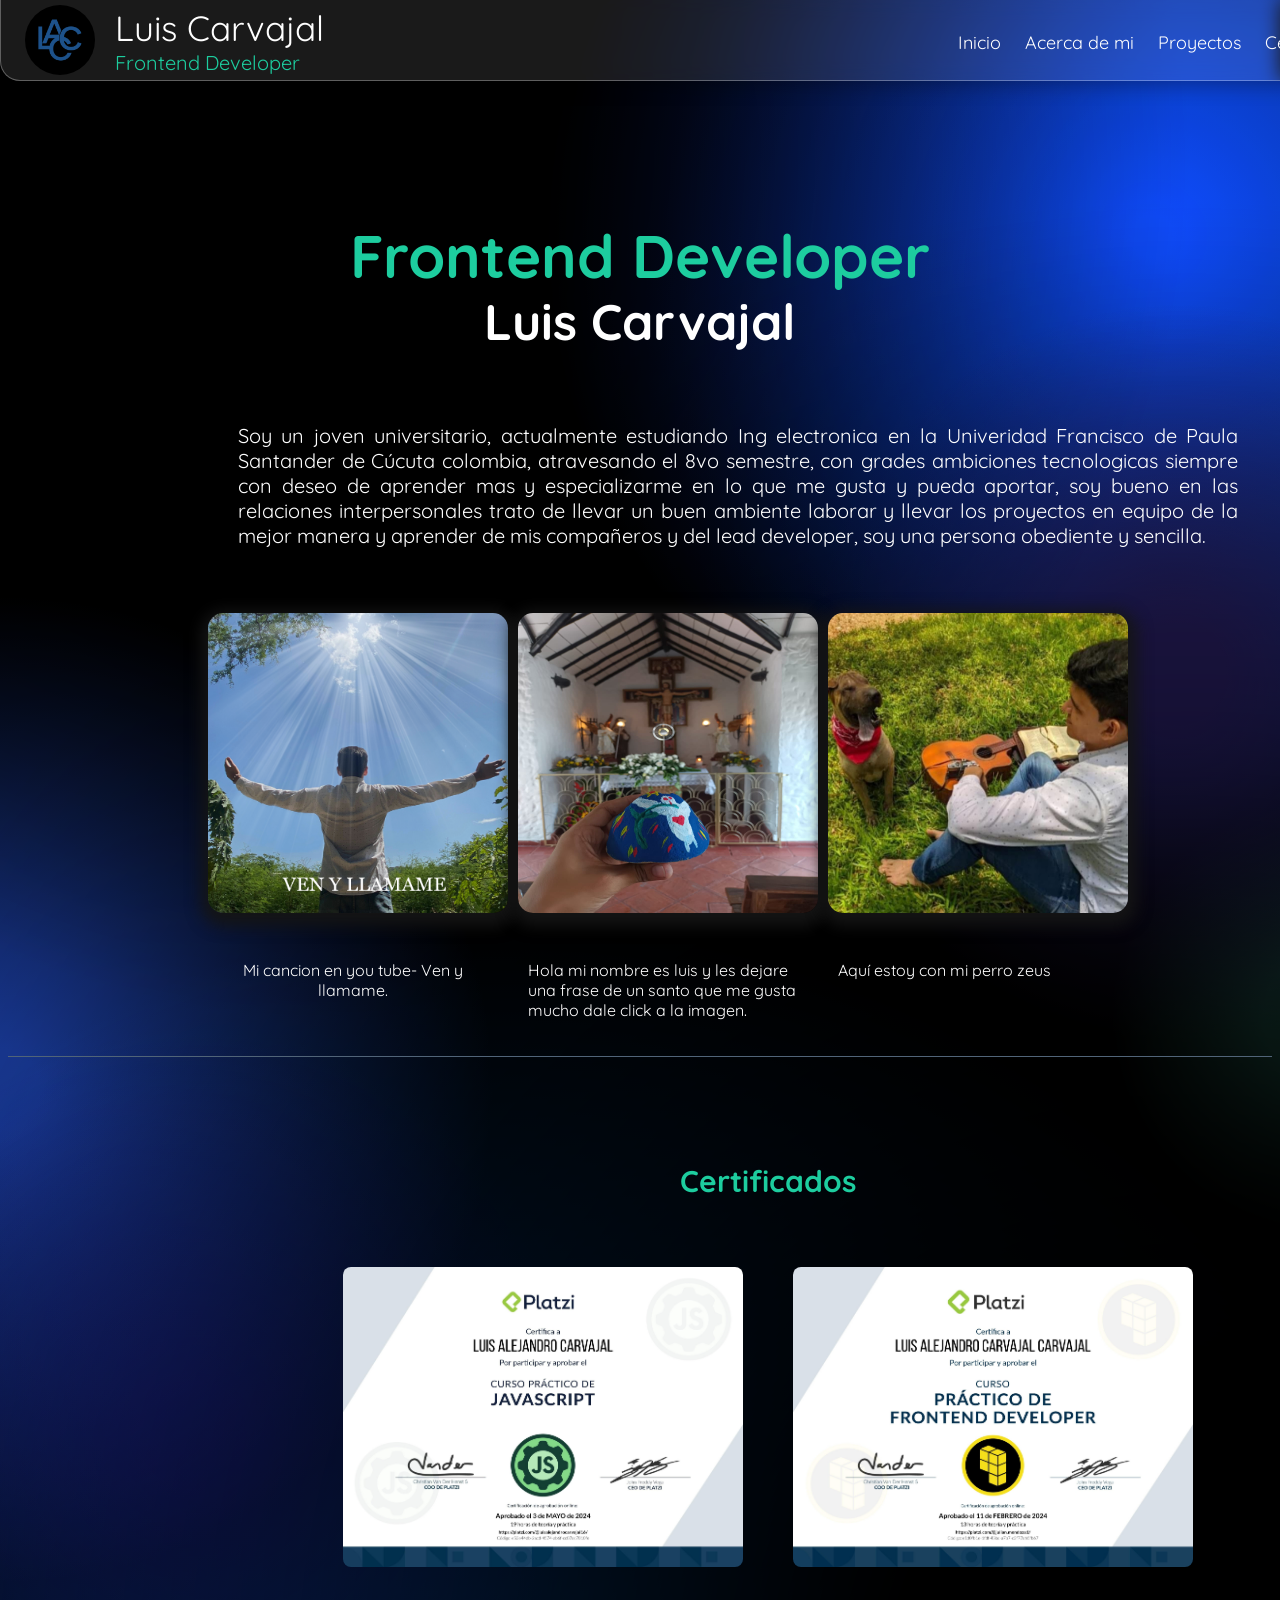
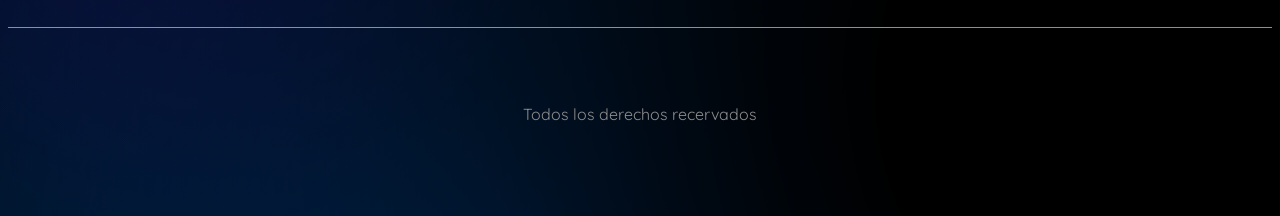
==== index.html @ 00c78446 "version inicial del portafolio" ====
<!DOCTYPE html>
<html lang="en">
<head>
    <meta charset="UTF-8">
    <meta http-equiv="X-UA-Compatible" content="IE=edge">
    <meta name="viewport" content="width=device-width, initial-scale=1.0">
    <link rel="preconnect" href="https://fonts.googleapis.com">
    <link rel="preconnect" href="https://fonts.gstatic.com" crossorigin>
    <link href="https://fonts.googleapis.com/css2?family=Mulish:ital,wght@0,200..1000;1,200..1000&family=Open+Sans:ital,wght@0,300..800;1,300..800&display=swap" rel="stylesheet">
    <link href="https://fonts.googleapis.com/css2?family=Quicksand:wght@300;500;700&display=swap" rel="stylesheet">
    <link rel="stylesheet" href="./styles.css">
    <title>Portafolio Luis Carvajal</title>
    
</head>
<body>
    <nav>
        <div class="navbar-letf">
            <img class="logo" src="./imagenes/LACC.jpeg" alt="logo" title="logo">
            <div class="encabezado">
                <div class="nombre-logo">Luis Carvajal</div>
                <div class="Frontend_logo">Frontend Developer</div>
            </div>
            
        </div>
        
        <div class="navbar_links">
            <ul class="navbar">
                <li class="link"><a href="/">Inicio</a></li>
                <li class="link"><a href="/">Acerca de mi</a></li>
                <li class="link"><a href="/">Proyectos</a></li>
                <li class="link"><a href="/">Certificaciones</a></li>
                <li class="link"><a href="/">Contacto</a></li>
                
            </ul>
        </div>
    </nav>
    <div class="titulo1">
        <h2 class="tex_fron">Frontend Developer</h2>
        <h2 class="tex_nom">Luis Carvajal</h2>
    </div>
    <div class="parrafo">
        <p>
            Soy un joven universitario, actualmente estudiando Ing electronica en la Univeridad Francisco de Paula Santander de Cúcuta colombia, atravesando el 8vo semestre, con grades ambiciones tecnologicas siempre con deseo de aprender mas y especializarme en lo que me gusta y pueda aportar, soy bueno en las relaciones interpersonales trato de llevar un buen ambiente laborar y llevar los proyectos en equipo de la mejor manera y aprender de mis compañeros y del lead developer, soy una persona obediente y sencilla.
        </p>
    </div>
    <div class="contenedor-imagen">
        <div>
            <img class="etiquetas" src="./imagenes/Mesa de trabajo 1Luis .jpg" alt="Foto de Luis alzando las manos" title="el Luis ">
        </div>
       <div>
            <img class="etiquetas" src="./imagenes/en el santisimo.jpeg" alt="santisimo">
       </div>
       <div>
        <img class="etiquetas" src="./imagenes/con zeus.jpeg" alt="con mi perro zeus">
       </div>
        <div >
            <p class="texto-imagen link-cancion"><a href="https://www.youtube.com/watch?v=MjKyEE4OsdY" target="_blank"> Mi cancion en you tube- Ven y llamame.</a></p>
        </div>
        <div>
            <p class="texto-imagen">Hola mi nombre es luis y les dejare una frase de un santo que me gusta mucho dale click a la imagen.</p>
        </div>
         <div>
            <p class="texto-imagen">Aquí estoy con mi perro zeus</p>
         </div>
    </div>
    <div class="parrafo_2">
       <h2>Certificados</h2>
    </div>
    <div class="todos_certificados">
        <div>
            <img class="certificados" src="./imagenes/diploma-javascript-practico_page-0001.jpg" alt="javascript">
        </div>
        <div>
            <img class="certificados" src="./imagenes/diploma-frontend-developer-practico_page-0001.jpg" alt="frontend">
        </div>
    </div>
    <div class="pie_pagina">
        <p>Todos los derechos recervados</p>
    </div>

    <script src="./Main.js"></script>
</body>
</html>
---- styles.css ----
@keyframes hero-gradient-animation {
    0% {
        --s-start-0: 14.489998991212337%;
        --s-end-0: 72%;
        --c-0: hsla(212, 0%, 0%, 1);
        --x-0: 93%;
        --y-0: 93%;
        --y-1: 9%;
        --c-1: hsla(212, 0%, 0%, 1);
        --x-1: 26%;
        --s-start-1: 0%;
        --s-end-1: 45%;
        --y-2: 79%;
        --c-2: hsla(257.14285714285717, 91%, 27%, 0.35);
        --s-start-2: 2.9253667596993065%;
        --s-end-2: 22.388851682060018%;
        --x-2: 15%;
        --c-3: hsla(212.47058823529412, 100%, 50%, 0.5);
        --s-start-3: 3.985353824694249%;
        --s-end-3: 47.580278608924694%;
        --y-3: 104%;
        --x-3: 40%;
        --c-4: hsla(224.44444444444443, 72%, 36%, 1);
        --x-4: 0%;
        --s-start-4: 2.391200382592061%;
        --s-end-4: 29.307684556768592%;
        --y-4: 60%;
        --y-5: 37%;
        --c-5: hsla(248.30769230769235, 52%, 24%, 1);
        --x-5: 92%;
        --s-start-5: 2.9253667596993065%;
        --s-end-5: 22.388851682060018%;
        --c-6: hsla(212.47058823529412, 100%, 50%, 0.19);
        --s-start-6: 13.173642363290591%;
        --s-end-6: 31.747336520355095%;
        --y-6: 16%;
        --x-6: 101%;
        --x-7: 90%;
        --s-start-7: 1%;
        --s-end-7: 31%;
        --y-7: 13%;
        --c-7: hsla(227.6470588235294, 98%, 53%, 1);
        --x-8: 104%;
        --y-8: 56%;
        --c-8: hsla(166.53061224489795, 71%, 60%, 0.32);
        --s-start-8: 3.985353824694249%;
        --s-end-8: 13.103042116379756%;
        --c-9: hsla(219.2079207920792, 83%, 23%, 0.18);
        --s-start-9: 18.597054544690312%;
        --s-end-9: 31%;
        --x-9: 97%;
        --y-9: 19%;
    }

    100% {
        --s-start-0: 2.391200382592061%;
        --s-end-0: 43.902064173373226%;
        --c-0: hsla(306, 0%, 0%, 1);
        --x-0: 7%;
        --y-0: 9%;
        --y-1: 93%;
        --c-1: hsla(306, 0%, 0%, 1);
        --x-1: 96%;
        --s-start-1: 9%;
        --s-end-1: 54.805582404585024%;
        --y-2: 103%;
        --c-2: hsla(166.53061224489795, 72%, 60%, 1);
        --s-start-2: 3%;
        --s-end-2: 26.722813338714598%;
        --x-2: -2%;
        --c-3: hsla(180, 100%, 50%, 0.26);
        --s-start-3: 2.391200382592061%;
        --s-end-3: 32.0689540200964%;
        --y-3: 82%;
        --x-3: 33%;
        --c-4: hsla(212.43243243243245, 88%, 26%, 0.58);
        --x-4: 37%;
        --s-start-4: 4.40642490323111%;
        --s-end-4: 37.23528104246256%;
        --y-4: 81%;
        --y-5: 99%;
        --c-5: hsla(271.9148936170212, 98%, 53%, 0.31);
        --x-5: 54%;
        --s-start-5: 3%;
        --s-end-5: 32.537089799783296%;
        --c-6: hsla(262.82352941176475, 100%, 50%, 0.15);
        --s-start-6: 6%;
        --s-end-6: 42.501105312974815%;
        --y-6: 43%;
        --x-6: 104%;
        --x-7: 104%;
        --s-start-7: 5%;
        --s-end-7: 13.10107024898374%;
        --y-7: -16%;
        --c-7: hsla(298.60465116279073, 36%, 23%, 1);
        --x-8: 97%;
        --y-8: 30%;
        --c-8: hsla(180, 100%, 50%, 0.11);
        --s-start-8: 2.391200382592061%;
        --s-end-8: 27.141813016850573%;
        --c-9: hsla(219.2079207920792, 83%, 23%, 0.59);
        --s-start-9: 5%;
        --s-end-9: 21.32164536610654%;
        --x-9: 78%;
        --y-9: 4%;
    }
}

@property --s-start-0 {
    syntax: '<percentage>';
    inherits: false;
    initial-value: 14.489998991212337%
}

@property --s-end-0 {
    syntax: '<percentage>';
    inherits: false;
    initial-value: 72%
}

@property --c-0 {
    syntax: '<color>';
    inherits: false;
    initial-value: hsla(212, 0%, 0%, 1)
}

@property --x-0 {
    syntax: '<percentage>';
    inherits: false;
    initial-value: 93%
}

@property --y-0 {
    syntax: '<percentage>';
    inherits: false;
    initial-value: 93%
}

@property --y-1 {
    syntax: '<percentage>';
    inherits: false;
    initial-value: 9%
}

@property --c-1 {
    syntax: '<color>';
    inherits: false;
    initial-value: hsla(212, 0%, 0%, 1)
}

@property --x-1 {
    syntax: '<percentage>';
    inherits: false;
    initial-value: 26%
}

@property --s-start-1 {
    syntax: '<percentage>';
    inherits: false;
    initial-value: 0%
}

@property --s-end-1 {
    syntax: '<percentage>';
    inherits: false;
    initial-value: 45%
}

@property --y-2 {
    syntax: '<percentage>';
    inherits: false;
    initial-value: 79%
}

@property --c-2 {
    syntax: '<color>';
    inherits: false;
    initial-value: hsla(257.14285714285717, 91%, 27%, 0.35)
}

@property --s-start-2 {
    syntax: '<percentage>';
    inherits: false;
    initial-value: 2.9253667596993065%
}

@property --s-end-2 {
    syntax: '<percentage>';
    inherits: false;
    initial-value: 22.388851682060018%
}

@property --x-2 {
    syntax: '<percentage>';
    inherits: false;
    initial-value: 15%
}

@property --c-3 {
    syntax: '<color>';
    inherits: false;
    initial-value: hsla(212.47058823529412, 100%, 50%, 0.5)
}

@property --s-start-3 {
    syntax: '<percentage>';
    inherits: false;
    initial-value: 3.985353824694249%
}

@property --s-end-3 {
    syntax: '<percentage>';
    inherits: false;
    initial-value: 47.580278608924694%
}

@property --y-3 {
    syntax: '<percentage>';
    inherits: false;
    initial-value: 104%
}

@property --x-3 {
    syntax: '<percentage>';
    inherits: false;
    initial-value: 40%
}

@property --c-4 {
    syntax: '<color>';
    inherits: false;
    initial-value: hsla(224.44444444444443, 72%, 36%, 1)
}

@property --x-4 {
    syntax: '<percentage>';
    inherits: false;
    initial-value: 0%
}

@property --s-start-4 {
    syntax: '<percentage>';
    inherits: false;
    initial-value: 2.391200382592061%
}

@property --s-end-4 {
    syntax: '<percentage>';
    inherits: false;
    initial-value: 29.307684556768592%
}

@property --y-4 {
    syntax: '<percentage>';
    inherits: false;
    initial-value: 60%
}

@property --y-5 {
    syntax: '<percentage>';
    inherits: false;
    initial-value: 37%
}

@property --c-5 {
    syntax: '<color>';
    inherits: false;
    initial-value: hsla(248.30769230769235, 52%, 24%, 1)
}

@property --x-5 {
    syntax: '<percentage>';
    inherits: false;
    initial-value: 92%
}

@property --s-start-5 {
    syntax: '<percentage>';
    inherits: false;
    initial-value: 2.9253667596993065%
}

@property --s-end-5 {
    syntax: '<percentage>';
    inherits: false;
    initial-value: 22.388851682060018%
}

@property --c-6 {
    syntax: '<color>';
    inherits: false;
    initial-value: hsla(212.47058823529412, 100%, 50%, 0.19)
}

@property --s-start-6 {
    syntax: '<percentage>';
    inherits: false;
    initial-value: 13.173642363290591%
}

@property --s-end-6 {
    syntax: '<percentage>';
    inherits: false;
    initial-value: 31.747336520355095%
}

@property --y-6 {
    syntax: '<percentage>';
    inherits: false;
    initial-value: 16%
}

@property --x-6 {
    syntax: '<percentage>';
    inherits: false;
    initial-value: 101%
}

@property --x-7 {
    syntax: '<percentage>';
    inherits: false;
    initial-value: 90%
}

@property --s-start-7 {
    syntax: '<percentage>';
    inherits: false;
    initial-value: 1%
}

@property --s-end-7 {
    syntax: '<percentage>';
    inherits: false;
    initial-value: 31%
}

@property --y-7 {
    syntax: '<percentage>';
    inherits: false;
    initial-value: 13%
}

@property --c-7 {
    syntax: '<color>';
    inherits: false;
    initial-value: hsla(227.6470588235294, 98%, 53%, 1)
}

@property --x-8 {
    syntax: '<percentage>';
    inherits: false;
    initial-value: 104%
}

@property --y-8 {
    syntax: '<percentage>';
    inherits: false;
    initial-value: 56%
}

@property --c-8 {
    syntax: '<color>';
    inherits: false;
    initial-value: hsla(166.53061224489795, 71%, 60%, 0.32)
}

@property --s-start-8 {
    syntax: '<percentage>';
    inherits: false;
    initial-value: 3.985353824694249%
}

@property --s-end-8 {
    syntax: '<percentage>';
    inherits: false;
    initial-value: 13.103042116379756%
}

@property --c-9 {
    syntax: '<color>';
    inherits: false;
    initial-value: hsla(219.2079207920792, 83%, 23%, 0.18)
}

@property --s-start-9 {
    syntax: '<percentage>';
    inherits: false;
    initial-value: 18.597054544690312%
}

@property --s-end-9 {
    syntax: '<percentage>';
    inherits: false;
    initial-value: 31%
}

@property --x-9 {
    syntax: '<percentage>';
    inherits: false;
    initial-value: 97%
}

@property --y-9 {
    syntax: '<percentage>';
    inherits: false;
    initial-value: 19%
}

body {
    --c-0: hsla(212, 0%, 0%, 1);
    --x-0: 93%;
    --y-0: 93%;
    --y-1: 9%;
    --c-1: hsla(212, 0%, 0%, 1);
    --x-1: 26%;
    --y-2: 79%;
    --c-2: hsla(257.14285714285717, 91%, 27%, 0.35);
    --x-2: 15%;
    --c-3: hsla(212.47058823529412, 100%, 50%, 0.5);
    --y-3: 104%;
    --x-3: 40%;
    --c-4: hsla(224.44444444444443, 72%, 36%, 1);
    --x-4: 0%;
    --y-4: 60%;
    --y-5: 37%;
    --c-5: hsla(248.30769230769235, 52%, 24%, 1);
    --x-5: 92%;
    --c-6: hsla(212.47058823529412, 100%, 50%, 0.19);
    --y-6: 16%;
    --x-6: 101%;
    --x-7: 90%;
    --y-7: 13%;
    --c-7: hsla(227.6470588235294, 98%, 53%, 1);
    --x-8: 104%;
    --y-8: 56%;
    --c-8: hsla(166.53061224489795, 71%, 60%, 0.32);
    --c-9: hsla(219.2079207920792, 83%, 23%, 0.18);
    --x-9: 97%;
    --y-9: 19%;
    ;
    background-color: hsla(305, 0%, 0%, 1);
    background-image: radial-gradient(circle at var(--x-0) var(--y-0), var(--c-0) var(--s-start-0), transparent var(--s-end-0)), radial-gradient(circle at var(--x-1) var(--y-1), var(--c-1) var(--s-start-1), transparent var(--s-end-1)), radial-gradient(circle at var(--x-2) var(--y-2), var(--c-2) var(--s-start-2), transparent var(--s-end-2)), radial-gradient(circle at var(--x-3) var(--y-3), var(--c-3) var(--s-start-3), transparent var(--s-end-3)), radial-gradient(circle at var(--x-4) var(--y-4), var(--c-4) var(--s-start-4), transparent var(--s-end-4)), radial-gradient(circle at var(--x-5) var(--y-5), var(--c-5) var(--s-start-5), transparent var(--s-end-5)), radial-gradient(circle at var(--x-6) var(--y-6), var(--c-6) var(--s-start-6), transparent var(--s-end-6)), radial-gradient(circle at var(--x-7) var(--y-7), var(--c-7) var(--s-start-7), transparent var(--s-end-7)), radial-gradient(circle at var(--x-8) var(--y-8), var(--c-8) var(--s-start-8), transparent var(--s-end-8)), radial-gradient(circle at var(--x-9) var(--y-9), var(--c-9) var(--s-start-9), transparent var(--s-end-9));
    animation: hero-gradient-animation 10s linear infinite alternate;
    background-blend-mode: normal, normal, normal, normal, normal, normal, normal, normal, normal, normal;
    padding-top: 0px;
    border-radius: 10px;
    font-family: 'Quicksand', sans-serif;
    

}
  nav {
    
    position: fixed;
    top: 0;
    left: 0;
    width: 1473px;
    height: 40px;
    backdrop-filter: blur(8px);
    background-color: #000000;
    display: flex;
    justify-content: space-between;
    padding:20px 24px;
    border-bottom: 1px solid #516478;
    font-size: 45px ;
    color: #ffffff;
    border-radius: 6px;
    z-index: 1000; /* o un valor mayor que el de las imágenes animadas */
    transition: background 0.4s ease, box-shadow 0.4s ease;
    /* Fondo tipo glassmorphism */
    background: rgba(255, 255, 255, 0.1);
    backdrop-filter: blur(10px);
    -webkit-backdrop-filter: blur(10px);

    /* Borde y esquinas inferiores redondeadas */
    border: 1px solid rgba(255, 255, 255, 0.3);
    border-top: none;
    border-radius: 0 0 20px 20px;

    /* Sombra sutil */
    box-shadow: 0 4px 20px rgba(0, 0, 0, 0.3);
  }
  /* === NAVBAR cuando haces scroll === */
  nav.scrolled {
    background: rgba(0, 0, 0, 0.9); /* más opaco */
    border-color: rgba(255, 255, 255, 0.15);
    box-shadow: 0 6px 25px rgba(0, 0, 0, 0.6);
  }
  .navbar{
    display: flex;
    list-style: none;
    padding: 0;
    margin: 0;
    
    

  }
 
  .navbar-letf{
    display: flex;
    align-items: center;
    gap: 20px;
  }
  .logo{
    width: 70px;
    height: 70px;
    border-radius: 100%;

  } 
  .nombre-logo{
    margin: 0px;
    padding: 0px;
    font-size: 35PX;
  }

  .nombre-logo:hover{
    transition: 5s;
    cursor: pointer;
  
  } 
  .Frontend_logo{
    font-size: 20px;
    color: #1DCD9F;
  }
  .titulo1{
    padding-top: 160px;
    padding-bottom: 25px;
    justify-items: center;
    display: grid;
    grid-template-rows: repeat(2, 80px);
    gap: 0;
    
  }
  .tex_fron{
    font-size: 60px;
    color: #1DCD9F;
    height: 10px;
  }
  .tex_nom{
    font-size: 50px;
    height: 20px;
    color: #ffffff;
  }
  .link a {
    display: flex;
    align-items: center;
    text-decoration: none;
    color: #ffffff;
    padding:10px;
    
    transition: 0.2s ease-in;
    animation: none;
    border: 2px solid transparent;
    font-size: 18px;
    height:20px ;
  }
  .link a:hover {
    color: #169976;
    text-decoration: none;
    border: 2px solid #169976;
    border-radius: 8px;
    animation: none;
    padding: 10px;
    
  }
 
  .contenedor-imagen{
    display: grid;
    grid-template-columns: repeat(3, 1fr);
    grid-column-gap: 10px;
    padding: 10px 200px;
    grid-row-gap: 17px; 
    border-bottom: 1px solid #516478;
  }
  .etiquetas{
    width: 300px;
    height: 300px;
    cursor: pointer;
    border-radius: 15px;
    -webkit-box-shadow: 1px 5px 25px 8px rgba(12, 12, 12, 0.95);
    -moz-box-shadow: 1px 5px 25px 8px rgba(31, 31, 31, 0.95);
    box-shadow: 1px 5px 15px 8px rgba(21, 21, 21, 0.95);
    transition: 1s;
  }
  .etiquetas:hover{
    transform: scale(1.1);
    transition: 1s;
  }
  form{
    padding: 10px;
    
  }
  .todos_certificados{
    display: grid;
    width: 900px;
    height: 350px;
    grid-template-columns: repeat(2,1fr);
    padding: 10px 200px;
    gap: 0px;
    margin-left: 110px;
    justify-items: center;
  }
  .certificados{
    width: 400px;
    height: 300px;
    border-radius: 8px;
    cursor: pointer;
    
  }
  .certificados:hover{

  }
  .parrafo{
    color: rgb(255, 255, 255); 
    font-size: 20px;
    width: 1000px;
    height: 150px;
    padding: 20px 200px;
    text-align: justify;
    margin: 30px;
  }
  .parrafo_2{
    color:#1DCD9F;
    font-size: 20px;
    width: 1000px;
    height: 80px;
    padding: 50px 160px 40px;
    text-align: center;
    margin-top: 30px;
    margin-left: 100px;
    
  }
  a{
    text-align: center;
    text-decoration: none;
    color: #ffffff;
    font-size: 16px;
    
  }
  a:hover{
    text-decoration: underline;
    color: #1DCD9F;
  }
  .link-cancion{
    border-radius: 8px;
    padding: 10px;
    width: 270px;
    height: 55px;
    justify-content:center;
    text-align: center;
    transition: 0.5s;
  }
  
  .link-cancion:hover{
    transform: scale(1.1);
    transition: 0.5s;
    background-color: #ffffff;
      a{
        color:  #169976;
      }
  }
  
  .texto-imagen{
    color: #ffffff;
    width: 270px;
    height: 60px;
    padding: 10px 10px;
    justify-content:center;
    border-radius: 8px;
  }
  .texto-imagen:hover{
    color: #169976;
    justify-content:center;
    background-color: #ffffff;
    transform: scale(1.1);
    transition: 0.5s;
  }
  .pie_pagina{
    text-align: center;
    color: #8f8f8f;
    height: 120px;
    border-top: 1px solid;
    padding-top: 60px;
  }

  /* apartir de aui empieza
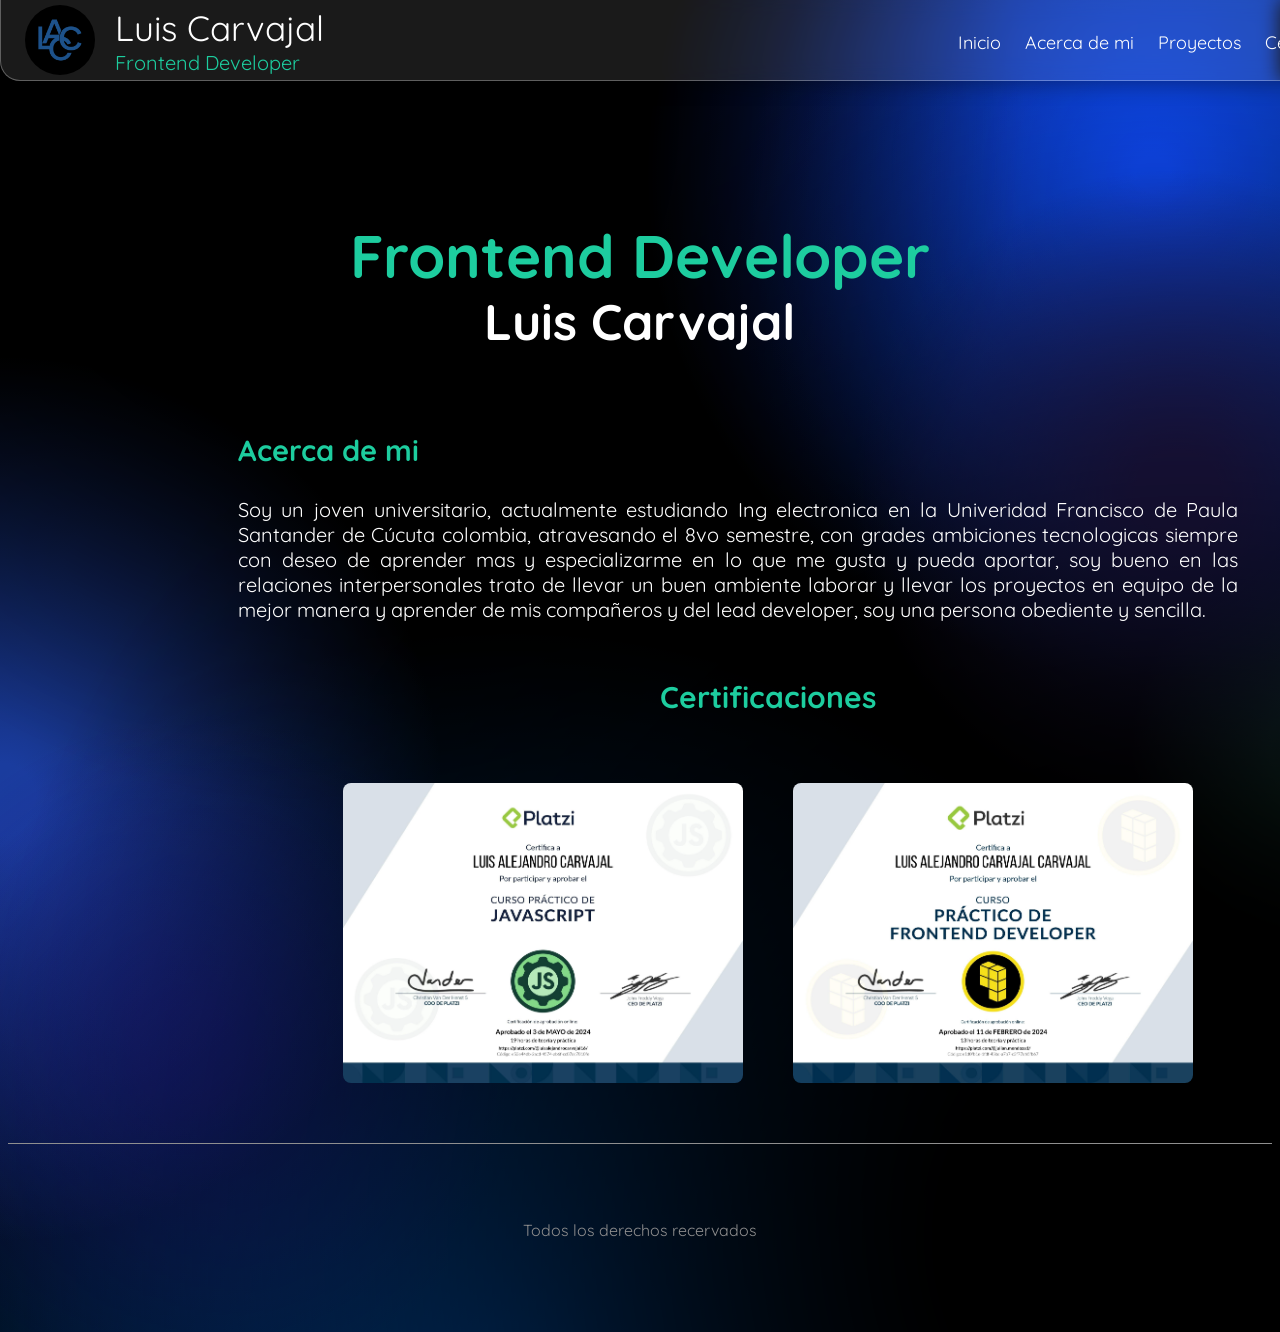
==== commit 15a186eb: "arregle detalles quite cosas" ====
--- a/index.html
+++ b/index.html
@@ -39,32 +39,14 @@
         <h2 class="tex_nom">Luis Carvajal</h2>
     </div>
     <div class="parrafo">
+        <h3>Acerca de mi</h3>
         <p>
             Soy un joven universitario, actualmente estudiando Ing electronica en la Univeridad Francisco de Paula Santander de Cúcuta colombia, atravesando el 8vo semestre, con grades ambiciones tecnologicas siempre con deseo de aprender mas y especializarme en lo que me gusta y pueda aportar, soy bueno en las relaciones interpersonales trato de llevar un buen ambiente laborar y llevar los proyectos en equipo de la mejor manera y aprender de mis compañeros y del lead developer, soy una persona obediente y sencilla.
         </p>
     </div>
-    <div class="contenedor-imagen">
-        <div>
-            <img class="etiquetas" src="./imagenes/Mesa de trabajo 1Luis .jpg" alt="Foto de Luis alzando las manos" title="el Luis ">
-        </div>
-       <div>
-            <img class="etiquetas" src="./imagenes/en el santisimo.jpeg" alt="santisimo">
-       </div>
-       <div>
-        <img class="etiquetas" src="./imagenes/con zeus.jpeg" alt="con mi perro zeus">
-       </div>
-        <div >
-            <p class="texto-imagen link-cancion"><a href="https://www.youtube.com/watch?v=MjKyEE4OsdY" target="_blank"> Mi cancion en you tube- Ven y llamame.</a></p>
-        </div>
-        <div>
-            <p class="texto-imagen">Hola mi nombre es luis y les dejare una frase de un santo que me gusta mucho dale click a la imagen.</p>
-        </div>
-         <div>
-            <p class="texto-imagen">Aquí estoy con mi perro zeus</p>
-         </div>
-    </div>
+    
     <div class="parrafo_2">
-       <h2>Certificados</h2>
+       <h2>Certificaciones</h2>
     </div>
     <div class="todos_certificados">
         <div>
--- a/styles.css
+++ b/styles.css
@@ -547,7 +547,6 @@
     text-decoration: none;
     color: #ffffff;
     padding:10px;
-    
     transition: 0.2s ease-in;
     animation: none;
     border: 2px solid transparent;
@@ -561,31 +560,12 @@
     border-radius: 8px;
     animation: none;
     padding: 10px;
-    
-  }
- 
-  .contenedor-imagen{
-    display: grid;
-    grid-template-columns: repeat(3, 1fr);
-    grid-column-gap: 10px;
-    padding: 10px 200px;
-    grid-row-gap: 17px; 
-    border-bottom: 1px solid #516478;
-  }
-  .etiquetas{
-    width: 300px;
-    height: 300px;
-    cursor: pointer;
-    border-radius: 15px;
-    -webkit-box-shadow: 1px 5px 25px 8px rgba(12, 12, 12, 0.95);
-    -moz-box-shadow: 1px 5px 25px 8px rgba(31, 31, 31, 0.95);
-    box-shadow: 1px 5px 15px 8px rgba(21, 21, 21, 0.95);
-    transition: 1s;
-  }
-  .etiquetas:hover{
-    transform: scale(1.1);
-    transition: 1s;
-  }
+  }
+  h3{
+    color: #1DCD9F;
+    font-size: 29px;
+  }
+
   form{
     padding: 10px;
     
@@ -605,10 +585,11 @@
     height: 300px;
     border-radius: 8px;
     cursor: pointer;
-    
+    transition: 1s;
   }
   .certificados:hover{
-
+    transform: scale(1.1);
+    transition: 1s;
   }
   .parrafo{
     color: rgb(255, 255, 255); 
@@ -635,7 +616,6 @@
     text-decoration: none;
     color: #ffffff;
     font-size: 16px;
-    
   }
   a:hover{
     text-decoration: underline;
@@ -651,15 +631,6 @@
     transition: 0.5s;
   }
   
-  .link-cancion:hover{
-    transform: scale(1.1);
-    transition: 0.5s;
-    background-color: #ffffff;
-      a{
-        color:  #169976;
-      }
-  }
-  
   .texto-imagen{
     color: #ffffff;
     width: 270px;
@@ -683,5 +654,5 @@
     padding-top: 60px;
   }
 
-  /* apartir de aui empieza
+ 
   
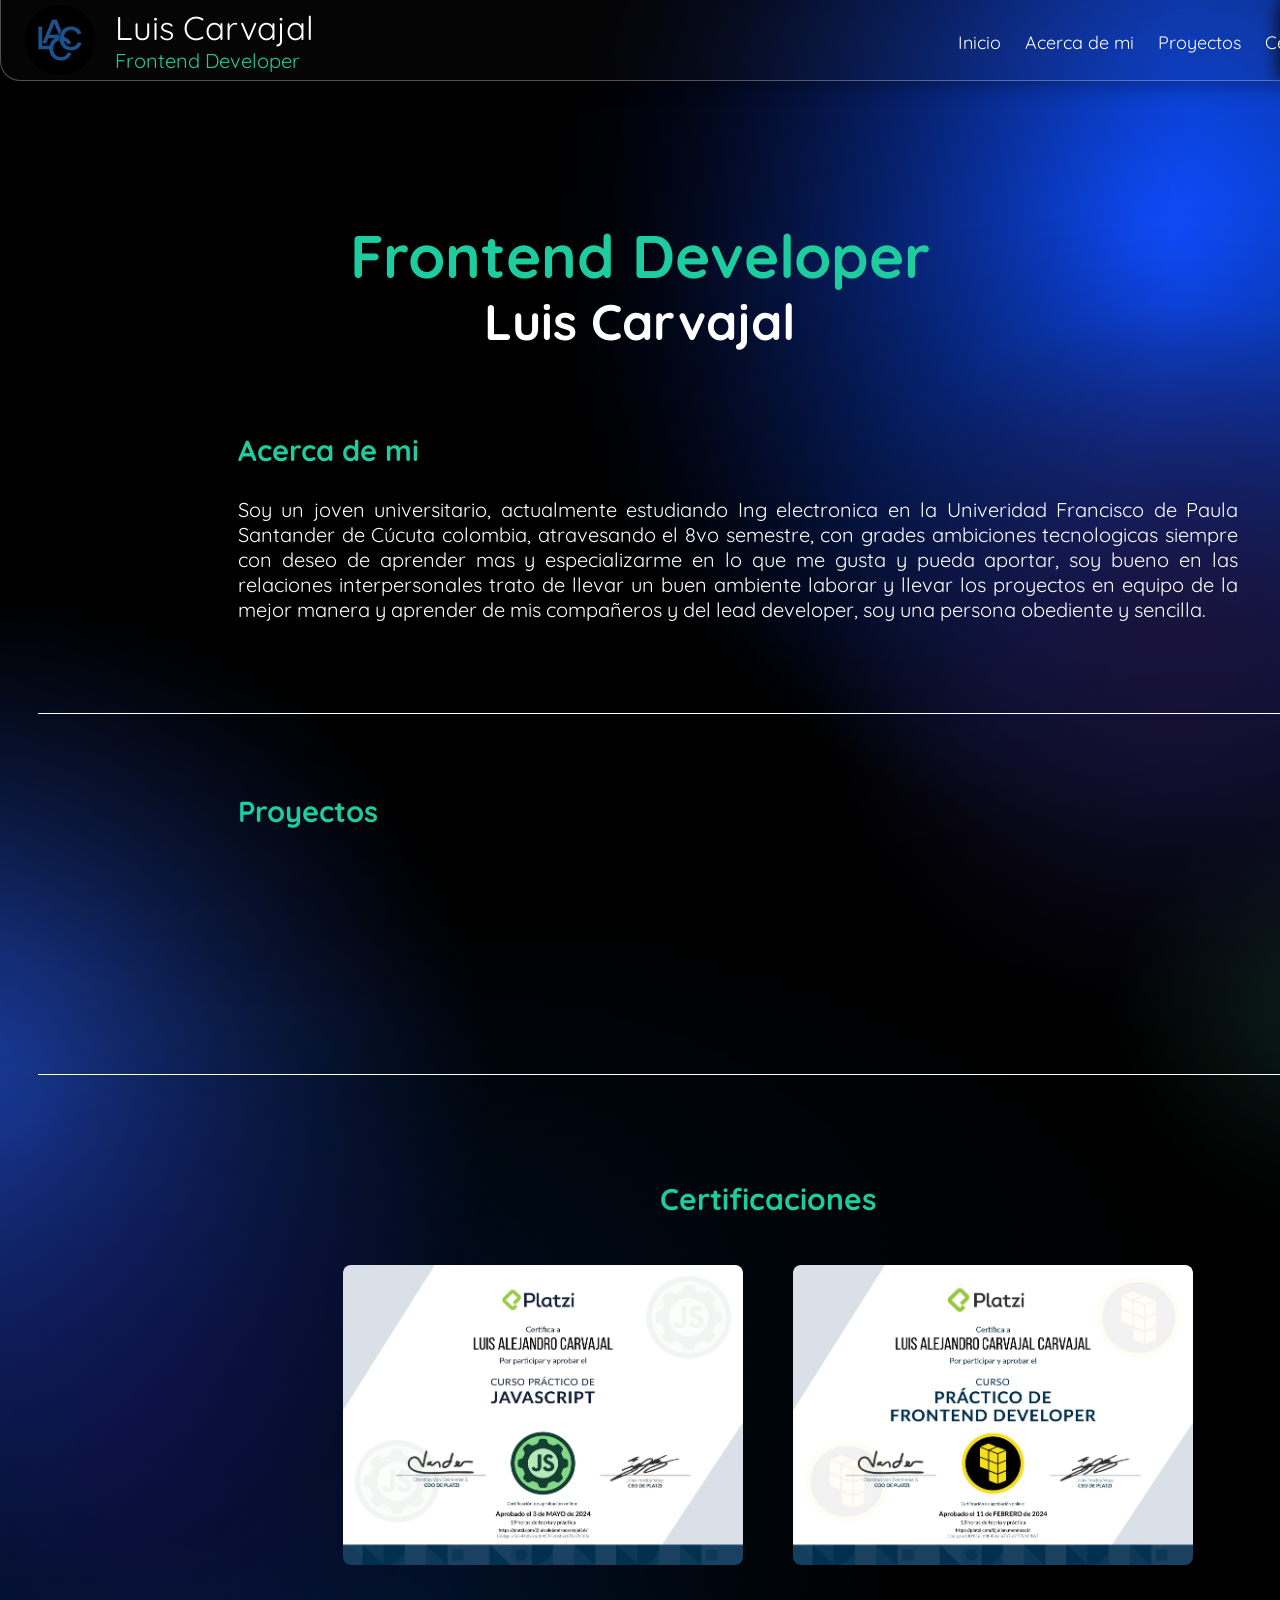
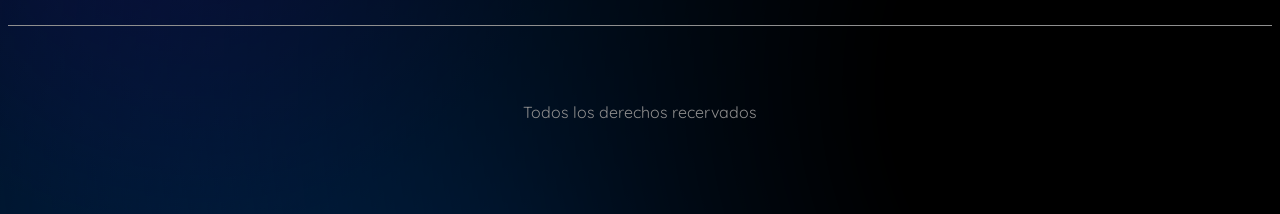
==== commit 39d06817: "trabajando en volverlo responcible para celular" ====
--- a/index.html
+++ b/index.html
@@ -22,7 +22,9 @@
             </div>
             
         </div>
-        
+        <div class="menu-toggle" id="menu-toggle">
+            ☰
+        </div>
         <div class="navbar_links">
             <ul class="navbar">
                 <li class="link"><a href="/">Inicio</a></li>
@@ -38,14 +40,16 @@
         <h2 class="tex_fron">Frontend Developer</h2>
         <h2 class="tex_nom">Luis Carvajal</h2>
     </div>
-    <div class="parrafo">
+    <div class="Acerca__de_mi">
         <h3>Acerca de mi</h3>
         <p>
             Soy un joven universitario, actualmente estudiando Ing electronica en la Univeridad Francisco de Paula Santander de Cúcuta colombia, atravesando el 8vo semestre, con grades ambiciones tecnologicas siempre con deseo de aprender mas y especializarme en lo que me gusta y pueda aportar, soy bueno en las relaciones interpersonales trato de llevar un buen ambiente laborar y llevar los proyectos en equipo de la mejor manera y aprender de mis compañeros y del lead developer, soy una persona obediente y sencilla.
         </p>
     </div>
-    
-    <div class="parrafo_2">
+    <div class="Proyectos">
+        <h3>Proyectos</h3>
+    </div>
+    <div class="Certificaciones">
        <h2>Certificaciones</h2>
     </div>
     <div class="todos_certificados">
--- a/styles.css
+++ b/styles.css
@@ -468,7 +468,7 @@
     z-index: 1000; /* o un valor mayor que el de las imágenes animadas */
     transition: background 0.4s ease, box-shadow 0.4s ease;
     /* Fondo tipo glassmorphism */
-    background: rgba(255, 255, 255, 0.1);
+    background: rgba(53, 53, 53, 0.1);
     backdrop-filter: blur(10px);
     -webkit-backdrop-filter: blur(10px);
 
@@ -483,7 +483,7 @@
   /* === NAVBAR cuando haces scroll === */
   nav.scrolled {
     background: rgba(0, 0, 0, 0.9); /* más opaco */
-    border-color: rgba(255, 255, 255, 0.15);
+    border-color: rgba(141, 141, 141, 0.15);
     box-shadow: 0 6px 25px rgba(0, 0, 0, 0.6);
   }
   .navbar{
@@ -491,26 +491,26 @@
     list-style: none;
     padding: 0;
     margin: 0;
-    
-    
-
-  }
- 
+  }
   .navbar-letf{
     display: flex;
     align-items: center;
     gap: 20px;
   }
+  .menu-toggle {
+    display: none;
+    cursor: pointer;
+    font-size: 30px;
+  }
   .logo{
     width: 70px;
     height: 70px;
     border-radius: 100%;
-
   } 
   .nombre-logo{
     margin: 0px;
     padding: 0px;
-    font-size: 35PX;
+    font-size: 33PX;
   }
 
   .nombre-logo:hover{
@@ -591,25 +591,35 @@
     transform: scale(1.1);
     transition: 1s;
   }
-  .parrafo{
+  .Acerca__de_mi{
     color: rgb(255, 255, 255); 
     font-size: 20px;
     width: 1000px;
-    height: 150px;
+    height: 290px;
     padding: 20px 200px;
     text-align: justify;
     margin: 30px;
-  }
-  .parrafo_2{
+    border-bottom: 1px solid;
+  }
+  .Proyectos{
+    color: rgb(255, 255, 255); 
+    font-size: 20px;
+    width: 1000px;
+    height: 290px;
+    padding: 20px 200px;
+    text-align: justify;
+    margin: 30px;
+    border-bottom: 1px solid;
+  }
+  .Certificaciones{
     color:#1DCD9F;
     font-size: 20px;
     width: 1000px;
-    height: 80px;
+    height: 60px;
     padding: 50px 160px 40px;
     text-align: center;
     margin-top: 30px;
     margin-left: 100px;
-    
   }
   a{
     text-align: center;
@@ -653,6 +663,98 @@
     border-top: 1px solid;
     padding-top: 60px;
   }
-
+/* Mobile */
+@media (max-width: 768px) {
+  body {
+    flex-direction: column;
+    text-align: center;
+  }
+  .menu-toggle {
+    display: block;
+  }
+
+  .menu {
+    position: absolute;
+    top: 70px;
+    right: 0;
+    width: 200px;
+    background: rgba(0, 0, 0, 0.9);
+    flex-direction: column;
+    text-align: right;
+    padding: 20px;
+    display: none;
+  }
+
+  .menu.show {
+    display: flex;
+  }
+  .logo{
+    width: 60px;
+    height: 60px;
+    border-radius: 100%;
+  } 
+  .nombre-logo{
+    margin: 0px;
+    padding: 0px;
+    font-size: 23PX;
+  }
+  .Frontend_logo{
+    font-size: 18px;
+    color: #1DCD9F;
+  }
+  h3{
+    color: #1DCD9F;
+    font-size: 23px;
+  }
+  .Acerca__de_mi{
+    color: rgb(255, 255, 255); 
+    font-size: 18px;
+    width: 400px;
+    height: 365px;
+    padding: 20px 5px;
+    text-align: justify;
+    margin: 30px;
+    border-bottom: 1px solid;
+  }
+  .Proyectos{
+    color: rgb(255, 255, 255); 
+    font-size: 20px;
+    width: 1000px;
+    height: 290px;
+    padding: 20px 200px;
+    text-align: center;
+    margin: 30px;
+    border-bottom: 1px solid;
+  }
+  .Certificaciones{
+    color:#1DCD9F;
+    font-size: 20px;
+   
+  }
+   .todos_certificados{
+    display: grid;
+    
+    grid-template-columns: 1fr;
+    
+    width: 400px;
+    height: 700px;
+    padding: 20px 5px;
+    text-align: justify;
+    margin: 30px;
+    border-bottom: 1px solid;
+    
+    
+  }
+  .tex_fron{
+    font-size: 45px;
+    color: #1DCD9F;
+    height: 10px;
+  }
+  .tex_nom{
+    font-size: 40px;
+    height: 20px;
+    color: #ffffff;
+  }
+}
  
   
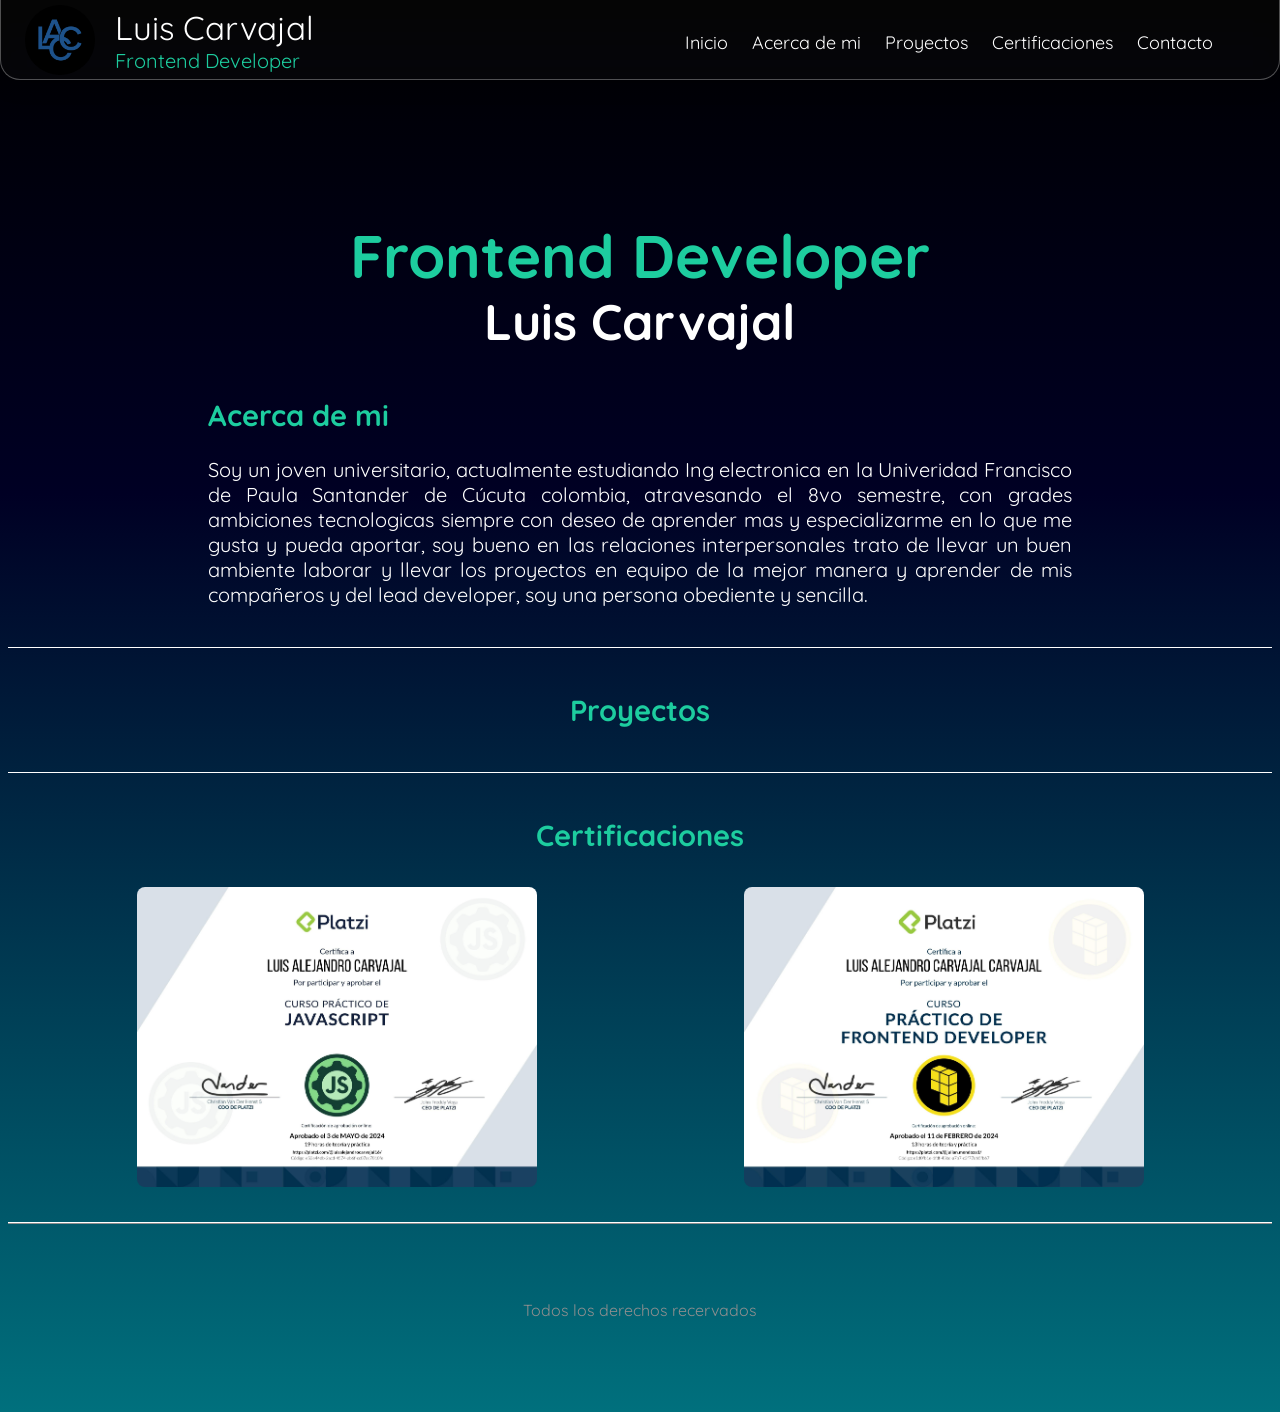
==== commit 8ceb85f2: "se arreglaron muchas cosas como el background" ====
--- a/index.html
+++ b/index.html
@@ -22,18 +22,21 @@
             </div>
             
         </div>
-        <div class="menu-toggle" id="menu-toggle">
-            ☰
+        <div class="menu-btn" id="menu-toggle">
+            <span></span>
+            <span></span>
+            <span></span>
         </div>
-        <div class="navbar_links">
-            <ul class="navbar">
-                <li class="link"><a href="/">Inicio</a></li>
-                <li class="link"><a href="/">Acerca de mi</a></li>
-                <li class="link"><a href="/">Proyectos</a></li>
-                <li class="link"><a href="/">Certificaciones</a></li>
-                <li class="link"><a href="/">Contacto</a></li>
+        <div class="navbar_links" >
+            <ul class="navbar" id="navbar">
+                <li class="link" style="--delay:0.1s"><a href="/">Inicio</a></li>
+                <li class="link" style="--delay:0.2s"><a href="/">Acerca de mi</a></li>
+                <li class="link" style="--delay:0.3s"><a href="/">Proyectos</a></li>
+                <li class="link" style="--delay:0.4s"><a href="/">Certificaciones</a></li>
+                <li class="link" style="--delay:0.5s"><a href="/">Contacto</a></li>
                 
             </ul>
+            <div id="overlay" class="overlay"></div>
         </div>
     </nav>
     <div class="titulo1">
@@ -41,18 +44,17 @@
         <h2 class="tex_nom">Luis Carvajal</h2>
     </div>
     <div class="Acerca__de_mi">
-        <h3>Acerca de mi</h3>
+        <h2>Acerca de mi</h2>
         <p>
             Soy un joven universitario, actualmente estudiando Ing electronica en la Univeridad Francisco de Paula Santander de Cúcuta colombia, atravesando el 8vo semestre, con grades ambiciones tecnologicas siempre con deseo de aprender mas y especializarme en lo que me gusta y pueda aportar, soy bueno en las relaciones interpersonales trato de llevar un buen ambiente laborar y llevar los proyectos en equipo de la mejor manera y aprender de mis compañeros y del lead developer, soy una persona obediente y sencilla.
         </p>
     </div>
     <div class="Proyectos">
-        <h3>Proyectos</h3>
+        <h2>Proyectos</h2>
     </div>
     <div class="Certificaciones">
        <h2>Certificaciones</h2>
-    </div>
-    <div class="todos_certificados">
+       <div class="todos_certificados">
         <div>
             <img class="certificados" src="./imagenes/diploma-javascript-practico_page-0001.jpg" alt="javascript">
         </div>
@@ -60,6 +62,8 @@
             <img class="certificados" src="./imagenes/diploma-frontend-developer-practico_page-0001.jpg" alt="frontend">
         </div>
     </div>
+    </div>
+    
     <div class="pie_pagina">
         <p>Todos los derechos recervados</p>
     </div>
--- a/styles.css
+++ b/styles.css
@@ -1,461 +1,21 @@
-
-  @keyframes hero-gradient-animation {
-    0% {
-        --s-start-0: 14.489998991212337%;
-        --s-end-0: 72%;
-        --c-0: hsla(212, 0%, 0%, 1);
-        --x-0: 93%;
-        --y-0: 93%;
-        --y-1: 9%;
-        --c-1: hsla(212, 0%, 0%, 1);
-        --x-1: 26%;
-        --s-start-1: 0%;
-        --s-end-1: 45%;
-        --y-2: 79%;
-        --c-2: hsla(257.14285714285717, 91%, 27%, 0.35);
-        --s-start-2: 2.9253667596993065%;
-        --s-end-2: 22.388851682060018%;
-        --x-2: 15%;
-        --c-3: hsla(212.47058823529412, 100%, 50%, 0.5);
-        --s-start-3: 3.985353824694249%;
-        --s-end-3: 47.580278608924694%;
-        --y-3: 104%;
-        --x-3: 40%;
-        --c-4: hsla(224.44444444444443, 72%, 36%, 1);
-        --x-4: 0%;
-        --s-start-4: 2.391200382592061%;
-        --s-end-4: 29.307684556768592%;
-        --y-4: 60%;
-        --y-5: 37%;
-        --c-5: hsla(248.30769230769235, 52%, 24%, 1);
-        --x-5: 92%;
-        --s-start-5: 2.9253667596993065%;
-        --s-end-5: 22.388851682060018%;
-        --c-6: hsla(212.47058823529412, 100%, 50%, 0.19);
-        --s-start-6: 13.173642363290591%;
-        --s-end-6: 31.747336520355095%;
-        --y-6: 16%;
-        --x-6: 101%;
-        --x-7: 90%;
-        --s-start-7: 1%;
-        --s-end-7: 31%;
-        --y-7: 13%;
-        --c-7: hsla(227.6470588235294, 98%, 53%, 1);
-        --x-8: 104%;
-        --y-8: 56%;
-        --c-8: hsla(166.53061224489795, 71%, 60%, 0.32);
-        --s-start-8: 3.985353824694249%;
-        --s-end-8: 13.103042116379756%;
-        --c-9: hsla(219.2079207920792, 83%, 23%, 0.18);
-        --s-start-9: 18.597054544690312%;
-        --s-end-9: 31%;
-        --x-9: 97%;
-        --y-9: 19%;
-    }
-
-    100% {
-        --s-start-0: 2.391200382592061%;
-        --s-end-0: 43.902064173373226%;
-        --c-0: hsla(306, 0%, 0%, 1);
-        --x-0: 7%;
-        --y-0: 9%;
-        --y-1: 93%;
-        --c-1: hsla(306, 0%, 0%, 1);
-        --x-1: 96%;
-        --s-start-1: 9%;
-        --s-end-1: 54.805582404585024%;
-        --y-2: 103%;
-        --c-2: hsla(166.53061224489795, 72%, 60%, 1);
-        --s-start-2: 3%;
-        --s-end-2: 26.722813338714598%;
-        --x-2: -2%;
-        --c-3: hsla(180, 100%, 50%, 0.26);
-        --s-start-3: 2.391200382592061%;
-        --s-end-3: 32.0689540200964%;
-        --y-3: 82%;
-        --x-3: 33%;
-        --c-4: hsla(212.43243243243245, 88%, 26%, 0.58);
-        --x-4: 37%;
-        --s-start-4: 4.40642490323111%;
-        --s-end-4: 37.23528104246256%;
-        --y-4: 81%;
-        --y-5: 99%;
-        --c-5: hsla(271.9148936170212, 98%, 53%, 0.31);
-        --x-5: 54%;
-        --s-start-5: 3%;
-        --s-end-5: 32.537089799783296%;
-        --c-6: hsla(262.82352941176475, 100%, 50%, 0.15);
-        --s-start-6: 6%;
-        --s-end-6: 42.501105312974815%;
-        --y-6: 43%;
-        --x-6: 104%;
-        --x-7: 104%;
-        --s-start-7: 5%;
-        --s-end-7: 13.10107024898374%;
-        --y-7: -16%;
-        --c-7: hsla(298.60465116279073, 36%, 23%, 1);
-        --x-8: 97%;
-        --y-8: 30%;
-        --c-8: hsla(180, 100%, 50%, 0.11);
-        --s-start-8: 2.391200382592061%;
-        --s-end-8: 27.141813016850573%;
-        --c-9: hsla(219.2079207920792, 83%, 23%, 0.59);
-        --s-start-9: 5%;
-        --s-end-9: 21.32164536610654%;
-        --x-9: 78%;
-        --y-9: 4%;
-    }
+body {
+  background: #020024;
+  background: #000000;
+  background: linear-gradient(180deg,rgba(0, 0, 0, 1) 0%, rgba(0, 0, 36, 1) 35%, rgba(0, 112, 125, 1) 100%);
+  padding-top: 0px;
+  border-radius: 10px;
+  font-family: 'Quicksand', sans-serif;
+  overflow-x: hidden;
+  
 }
 
-@property --s-start-0 {
-    syntax: '<percentage>';
-    inherits: false;
-    initial-value: 14.489998991212337%
-}
-
-@property --s-end-0 {
-    syntax: '<percentage>';
-    inherits: false;
-    initial-value: 72%
-}
-
-@property --c-0 {
-    syntax: '<color>';
-    inherits: false;
-    initial-value: hsla(212, 0%, 0%, 1)
-}
-
-@property --x-0 {
-    syntax: '<percentage>';
-    inherits: false;
-    initial-value: 93%
-}
-
-@property --y-0 {
-    syntax: '<percentage>';
-    inherits: false;
-    initial-value: 93%
-}
-
-@property --y-1 {
-    syntax: '<percentage>';
-    inherits: false;
-    initial-value: 9%
-}
-
-@property --c-1 {
-    syntax: '<color>';
-    inherits: false;
-    initial-value: hsla(212, 0%, 0%, 1)
-}
-
-@property --x-1 {
-    syntax: '<percentage>';
-    inherits: false;
-    initial-value: 26%
-}
-
-@property --s-start-1 {
-    syntax: '<percentage>';
-    inherits: false;
-    initial-value: 0%
-}
-
-@property --s-end-1 {
-    syntax: '<percentage>';
-    inherits: false;
-    initial-value: 45%
-}
-
-@property --y-2 {
-    syntax: '<percentage>';
-    inherits: false;
-    initial-value: 79%
-}
-
-@property --c-2 {
-    syntax: '<color>';
-    inherits: false;
-    initial-value: hsla(257.14285714285717, 91%, 27%, 0.35)
-}
-
-@property --s-start-2 {
-    syntax: '<percentage>';
-    inherits: false;
-    initial-value: 2.9253667596993065%
-}
-
-@property --s-end-2 {
-    syntax: '<percentage>';
-    inherits: false;
-    initial-value: 22.388851682060018%
-}
-
-@property --x-2 {
-    syntax: '<percentage>';
-    inherits: false;
-    initial-value: 15%
-}
-
-@property --c-3 {
-    syntax: '<color>';
-    inherits: false;
-    initial-value: hsla(212.47058823529412, 100%, 50%, 0.5)
-}
-
-@property --s-start-3 {
-    syntax: '<percentage>';
-    inherits: false;
-    initial-value: 3.985353824694249%
-}
-
-@property --s-end-3 {
-    syntax: '<percentage>';
-    inherits: false;
-    initial-value: 47.580278608924694%
-}
-
-@property --y-3 {
-    syntax: '<percentage>';
-    inherits: false;
-    initial-value: 104%
-}
-
-@property --x-3 {
-    syntax: '<percentage>';
-    inherits: false;
-    initial-value: 40%
-}
-
-@property --c-4 {
-    syntax: '<color>';
-    inherits: false;
-    initial-value: hsla(224.44444444444443, 72%, 36%, 1)
-}
-
-@property --x-4 {
-    syntax: '<percentage>';
-    inherits: false;
-    initial-value: 0%
-}
-
-@property --s-start-4 {
-    syntax: '<percentage>';
-    inherits: false;
-    initial-value: 2.391200382592061%
-}
-
-@property --s-end-4 {
-    syntax: '<percentage>';
-    inherits: false;
-    initial-value: 29.307684556768592%
-}
-
-@property --y-4 {
-    syntax: '<percentage>';
-    inherits: false;
-    initial-value: 60%
-}
-
-@property --y-5 {
-    syntax: '<percentage>';
-    inherits: false;
-    initial-value: 37%
-}
-
-@property --c-5 {
-    syntax: '<color>';
-    inherits: false;
-    initial-value: hsla(248.30769230769235, 52%, 24%, 1)
-}
-
-@property --x-5 {
-    syntax: '<percentage>';
-    inherits: false;
-    initial-value: 92%
-}
-
-@property --s-start-5 {
-    syntax: '<percentage>';
-    inherits: false;
-    initial-value: 2.9253667596993065%
-}
-
-@property --s-end-5 {
-    syntax: '<percentage>';
-    inherits: false;
-    initial-value: 22.388851682060018%
-}
-
-@property --c-6 {
-    syntax: '<color>';
-    inherits: false;
-    initial-value: hsla(212.47058823529412, 100%, 50%, 0.19)
-}
-
-@property --s-start-6 {
-    syntax: '<percentage>';
-    inherits: false;
-    initial-value: 13.173642363290591%
-}
-
-@property --s-end-6 {
-    syntax: '<percentage>';
-    inherits: false;
-    initial-value: 31.747336520355095%
-}
-
-@property --y-6 {
-    syntax: '<percentage>';
-    inherits: false;
-    initial-value: 16%
-}
-
-@property --x-6 {
-    syntax: '<percentage>';
-    inherits: false;
-    initial-value: 101%
-}
-
-@property --x-7 {
-    syntax: '<percentage>';
-    inherits: false;
-    initial-value: 90%
-}
-
-@property --s-start-7 {
-    syntax: '<percentage>';
-    inherits: false;
-    initial-value: 1%
-}
-
-@property --s-end-7 {
-    syntax: '<percentage>';
-    inherits: false;
-    initial-value: 31%
-}
-
-@property --y-7 {
-    syntax: '<percentage>';
-    inherits: false;
-    initial-value: 13%
-}
-
-@property --c-7 {
-    syntax: '<color>';
-    inherits: false;
-    initial-value: hsla(227.6470588235294, 98%, 53%, 1)
-}
-
-@property --x-8 {
-    syntax: '<percentage>';
-    inherits: false;
-    initial-value: 104%
-}
-
-@property --y-8 {
-    syntax: '<percentage>';
-    inherits: false;
-    initial-value: 56%
-}
-
-@property --c-8 {
-    syntax: '<color>';
-    inherits: false;
-    initial-value: hsla(166.53061224489795, 71%, 60%, 0.32)
-}
-
-@property --s-start-8 {
-    syntax: '<percentage>';
-    inherits: false;
-    initial-value: 3.985353824694249%
-}
-
-@property --s-end-8 {
-    syntax: '<percentage>';
-    inherits: false;
-    initial-value: 13.103042116379756%
-}
-
-@property --c-9 {
-    syntax: '<color>';
-    inherits: false;
-    initial-value: hsla(219.2079207920792, 83%, 23%, 0.18)
-}
-
-@property --s-start-9 {
-    syntax: '<percentage>';
-    inherits: false;
-    initial-value: 18.597054544690312%
-}
-
-@property --s-end-9 {
-    syntax: '<percentage>';
-    inherits: false;
-    initial-value: 31%
-}
-
-@property --x-9 {
-    syntax: '<percentage>';
-    inherits: false;
-    initial-value: 97%
-}
-
-@property --y-9 {
-    syntax: '<percentage>';
-    inherits: false;
-    initial-value: 19%
-}
-
-body {
-    --c-0: hsla(212, 0%, 0%, 1);
-    --x-0: 93%;
-    --y-0: 93%;
-    --y-1: 9%;
-    --c-1: hsla(212, 0%, 0%, 1);
-    --x-1: 26%;
-    --y-2: 79%;
-    --c-2: hsla(257.14285714285717, 91%, 27%, 0.35);
-    --x-2: 15%;
-    --c-3: hsla(212.47058823529412, 100%, 50%, 0.5);
-    --y-3: 104%;
-    --x-3: 40%;
-    --c-4: hsla(224.44444444444443, 72%, 36%, 1);
-    --x-4: 0%;
-    --y-4: 60%;
-    --y-5: 37%;
-    --c-5: hsla(248.30769230769235, 52%, 24%, 1);
-    --x-5: 92%;
-    --c-6: hsla(212.47058823529412, 100%, 50%, 0.19);
-    --y-6: 16%;
-    --x-6: 101%;
-    --x-7: 90%;
-    --y-7: 13%;
-    --c-7: hsla(227.6470588235294, 98%, 53%, 1);
-    --x-8: 104%;
-    --y-8: 56%;
-    --c-8: hsla(166.53061224489795, 71%, 60%, 0.32);
-    --c-9: hsla(219.2079207920792, 83%, 23%, 0.18);
-    --x-9: 97%;
-    --y-9: 19%;
-    ;
-    background-color: hsla(305, 0%, 0%, 1);
-    background-image: radial-gradient(circle at var(--x-0) var(--y-0), var(--c-0) var(--s-start-0), transparent var(--s-end-0)), radial-gradient(circle at var(--x-1) var(--y-1), var(--c-1) var(--s-start-1), transparent var(--s-end-1)), radial-gradient(circle at var(--x-2) var(--y-2), var(--c-2) var(--s-start-2), transparent var(--s-end-2)), radial-gradient(circle at var(--x-3) var(--y-3), var(--c-3) var(--s-start-3), transparent var(--s-end-3)), radial-gradient(circle at var(--x-4) var(--y-4), var(--c-4) var(--s-start-4), transparent var(--s-end-4)), radial-gradient(circle at var(--x-5) var(--y-5), var(--c-5) var(--s-start-5), transparent var(--s-end-5)), radial-gradient(circle at var(--x-6) var(--y-6), var(--c-6) var(--s-start-6), transparent var(--s-end-6)), radial-gradient(circle at var(--x-7) var(--y-7), var(--c-7) var(--s-start-7), transparent var(--s-end-7)), radial-gradient(circle at var(--x-8) var(--y-8), var(--c-8) var(--s-start-8), transparent var(--s-end-8)), radial-gradient(circle at var(--x-9) var(--y-9), var(--c-9) var(--s-start-9), transparent var(--s-end-9));
-    animation: hero-gradient-animation 10s linear infinite alternate;
-    background-blend-mode: normal, normal, normal, normal, normal, normal, normal, normal, normal, normal;
-    padding-top: 0px;
-    border-radius: 10px;
-    font-family: 'Quicksand', sans-serif;
-    
-
-}
   nav {
     
     position: fixed;
     top: 0;
     left: 0;
-    width: 1473px;
-    height: 40px;
+    width: 100%;
+    height: 80px;
     backdrop-filter: blur(8px);
     background-color: #000000;
     display: flex;
@@ -464,7 +24,7 @@
     border-bottom: 1px solid #516478;
     font-size: 45px ;
     color: #ffffff;
-    border-radius: 6px;
+    box-sizing: border-box;
     z-index: 1000; /* o un valor mayor que el de las imágenes animadas */
     transition: background 0.4s ease, box-shadow 0.4s ease;
     /* Fondo tipo glassmorphism */
@@ -497,10 +57,34 @@
     align-items: center;
     gap: 20px;
   }
-  .menu-toggle {
+  .menu-btn {
     display: none;
+    width: 40px;
+    height: 30px;
+    flex-direction: column;
+    justify-content: space-between;
     cursor: pointer;
-    font-size: 30px;
+    z-index: 9999;
+  }
+  .menu-btn span {
+    display: block;
+    height: 4px;
+    width: 100%;
+    background: white;
+    border-radius: 5px;
+    transition: 0.4s;
+  }
+  /* Animación hamburguesa → X */
+  .menu-btn.open span:nth-child(1) {
+    transform: translateY(13px) rotate(45deg);
+  }
+
+  .menu-btn.open span:nth-child(2) {
+    opacity: 0;
+  }
+
+  .menu-btn.open span:nth-child(3) {
+    transform: translateY(-13px) rotate(-45deg);
   }
   .logo{
     width: 70px;
@@ -522,6 +106,11 @@
     font-size: 20px;
     color: #1DCD9F;
   }
+  .navbar_links{
+    display: flex;
+    gap: 30px;
+    list-style: none;
+  }
   .titulo1{
     padding-top: 160px;
     padding-bottom: 25px;
@@ -561,7 +150,7 @@
     animation: none;
     padding: 10px;
   }
-  h3{
+  h2{
     color: #1DCD9F;
     font-size: 29px;
   }
@@ -572,12 +161,10 @@
   }
   .todos_certificados{
     display: grid;
-    width: 900px;
-    height: 350px;
     grid-template-columns: repeat(2,1fr);
-    padding: 10px 200px;
-    gap: 0px;
-    margin-left: 110px;
+    padding: 10px;
+    gap: 10px;
+    
     justify-items: center;
   }
   .certificados{
@@ -592,34 +179,37 @@
     transition: 1s;
   }
   .Acerca__de_mi{
+    
     color: rgb(255, 255, 255); 
     font-size: 20px;
-    width: 1000px;
-    height: 290px;
+    width: 100%;
     padding: 20px 200px;
     text-align: justify;
-    margin: 30px;
-    border-bottom: 1px solid;
+    margin: 0 auto; 
+    border-bottom: 1px solid;
+    box-sizing: border-box;
   }
   .Proyectos{
     color: rgb(255, 255, 255); 
     font-size: 20px;
-    width: 1000px;
-    height: 290px;
-    padding: 20px 200px;
-    text-align: justify;
-    margin: 30px;
-    border-bottom: 1px solid;
+    width: 100%;
+    
+    padding: 20px;
+    text-align: center;
+    
+    border-bottom: 1px solid;
+    box-sizing: border-box;
   }
   .Certificaciones{
-    color:#1DCD9F;
-    font-size: 20px;
-    width: 1000px;
-    height: 60px;
-    padding: 50px 160px 40px;
-    text-align: center;
-    margin-top: 30px;
-    margin-left: 100px;
+    color: rgb(255, 255, 255); 
+    font-size: 20px;
+    width: 100%;
+    
+    padding: 20px;
+    text-align: center;
+    
+    border-bottom: 1px solid;
+    box-sizing: border-box;
   }
   a{
     text-align: center;
@@ -640,7 +230,6 @@
     text-align: center;
     transition: 0.5s;
   }
-  
   .texto-imagen{
     color: #ffffff;
     width: 270px;
@@ -669,22 +258,15 @@
     flex-direction: column;
     text-align: center;
   }
+  nav{
+    width: 100%;
+  }
   .menu-toggle {
     display: block;
   }
-
-  .menu {
-    position: absolute;
-    top: 70px;
-    right: 0;
-    width: 200px;
-    background: rgba(0, 0, 0, 0.9);
-    flex-direction: column;
-    text-align: right;
-    padding: 20px;
-    display: none;
-  }
-
+  .menu-btn {
+    display: flex;
+  }
   .menu.show {
     display: flex;
   }
@@ -696,40 +278,95 @@
   .nombre-logo{
     margin: 0px;
     padding: 0px;
-    font-size: 23PX;
+    font-size: 25PX;
   }
   .Frontend_logo{
-    font-size: 18px;
-    color: #1DCD9F;
-  }
-  h3{
-    color: #1DCD9F;
-    font-size: 23px;
+    font-size: 17px;
+    color: #1DCD9F;
+  }
+  /*menu desplegable navar*/
+  .navbar {
+    position: fixed;
+    top: 0;
+    right: 0;
+    width: 70%;
+    height: 100vh;
+    background: rgba(0,0,0,0.85);
+    backdrop-filter: blur(10px);
+
+    display: flex;
+    flex-direction: column;
+    align-items: center;
+    padding-top: 120px;
+    gap: 30px;
+
+    opacity: 0;
+    pointer-events: none;
+
+    transition: opacity .4s ease;
+  }
+  .navbar li {
+    opacity: 0;
+    transform: translateY(20px);
+    transition: opacity .4s ease var(--delay),
+                transform .4s ease var(--delay);
+  }
+
+  .navbar.open {
+    opacity: 1;
+    pointer-events: auto;
+  }
+  .navbar.open li {
+    opacity: 1;
+    transform: translateY(0);
+  }
+  .overlay {
+    position: fixed;
+    inset: 0;
+    background: rgba(0,0,0,0.4);
+    backdrop-filter: blur(3px);
+    opacity: 0;
+    pointer-events: none;
+    transition: opacity .4s ease;
+  }
+  .overlay.active {
+    opacity: 1;
+    pointer-events: auto;
+  }
+
+
+  h2{
+    color: #1DCD9F;
+    font-size: 30px;
   }
   .Acerca__de_mi{
     color: rgb(255, 255, 255); 
     font-size: 18px;
-    width: 400px;
-    height: 365px;
-    padding: 20px 5px;
+    width: 100%;
+    
+    padding: 20px;
     text-align: justify;
-    margin: 30px;
+    
     border-bottom: 1px solid;
   }
   .Proyectos{
-    color: rgb(255, 255, 255); 
-    font-size: 20px;
-    width: 1000px;
-    height: 290px;
-    padding: 20px 200px;
-    text-align: center;
-    margin: 30px;
-    border-bottom: 1px solid;
+    
+    font-size: 20px;
+    text-align: center;
+    
+    padding: 0px;
+    max-width: 100%;
+    margin: 0%;
   }
   .Certificaciones{
-    color:#1DCD9F;
-    font-size: 20px;
-   
+    
+    font-size: 20px;
+    text-align: center;
+    padding: 0px;
+    max-width: 100%;
+    margin: 0%;
+    
+    
   }
    .todos_certificados{
     display: grid;
@@ -743,7 +380,6 @@
     margin: 30px;
     border-bottom: 1px solid;
     
-    
   }
   .tex_fron{
     font-size: 45px;
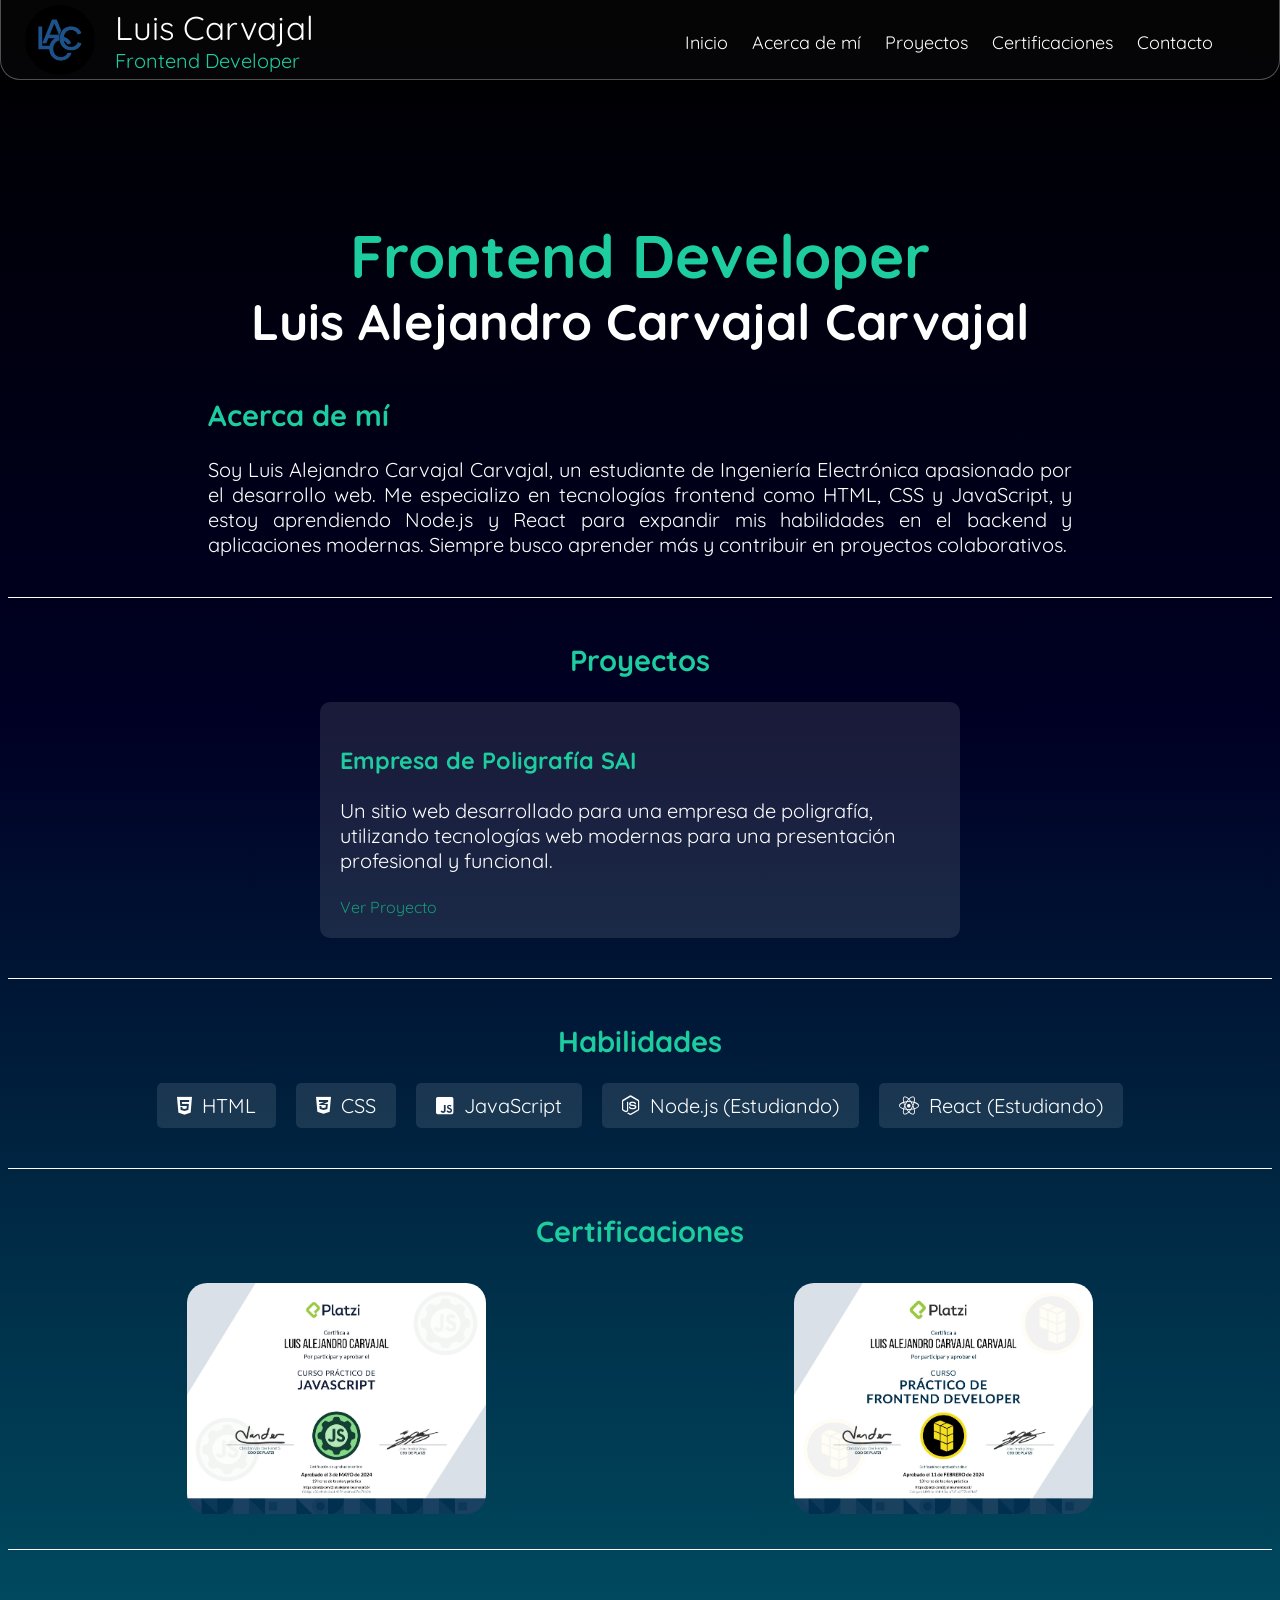
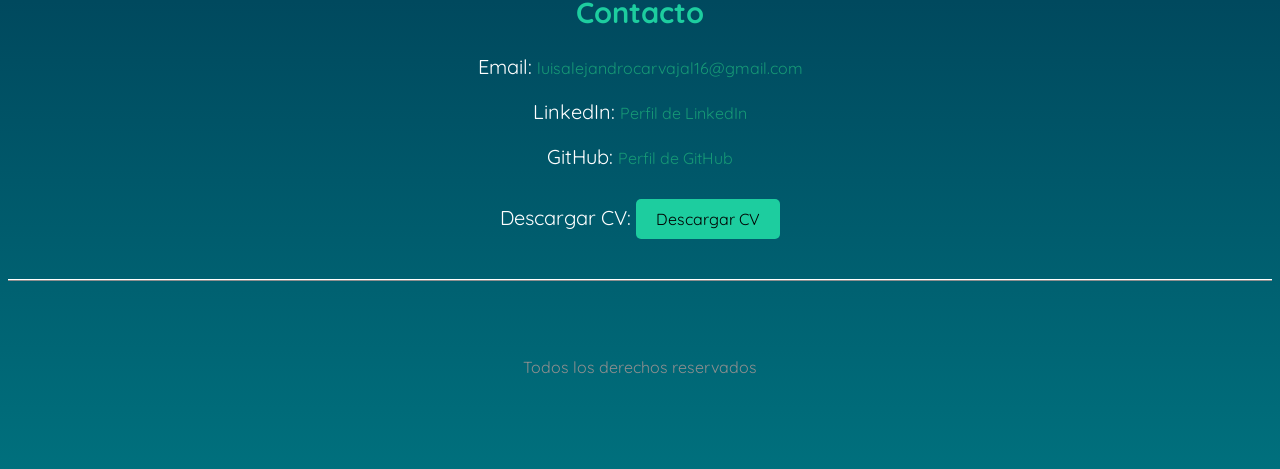
==== commit 6ac03812: "Mejora de mi CV" ====
--- a/index.html
+++ b/index.html
@@ -8,6 +8,7 @@
     <link rel="preconnect" href="https://fonts.gstatic.com" crossorigin>
     <link href="https://fonts.googleapis.com/css2?family=Mulish:ital,wght@0,200..1000;1,200..1000&family=Open+Sans:ital,wght@0,300..800;1,300..800&display=swap" rel="stylesheet">
     <link href="https://fonts.googleapis.com/css2?family=Quicksand:wght@300;500;700&display=swap" rel="stylesheet">
+    <link rel="stylesheet" href="https://cdnjs.cloudflare.com/ajax/libs/font-awesome/6.0.0/css/all.min.css">
     <link rel="stylesheet" href="./styles.css">
     <title>Portafolio Luis Carvajal</title>
     
@@ -29,30 +30,45 @@
         </div>
         <div class="navbar_links" >
             <ul class="navbar" id="navbar">
-                <li class="link" style="--delay:0.1s"><a href="/">Inicio</a></li>
-                <li class="link" style="--delay:0.2s"><a href="/">Acerca de mi</a></li>
-                <li class="link" style="--delay:0.3s"><a href="/">Proyectos</a></li>
-                <li class="link" style="--delay:0.4s"><a href="/">Certificaciones</a></li>
-                <li class="link" style="--delay:0.5s"><a href="/">Contacto</a></li>
+                <li class="link" style="--delay:0.1s"><a href="#inicio">Inicio</a></li>
+                <li class="link" style="--delay:0.2s"><a href="#acerca">Acerca de mí</a></li>
+                <li class="link" style="--delay:0.3s"><a href="#proyectos">Proyectos</a></li>
+                <li class="link" style="--delay:0.4s"><a href="#certificaciones">Certificaciones</a></li>
+                <li class="link" style="--delay:0.5s"><a href="#contacto">Contacto</a></li>
                 
             </ul>
             <div id="overlay" class="overlay"></div>
         </div>
     </nav>
-    <div class="titulo1">
+    <div class="titulo1" id="inicio">
         <h2 class="tex_fron">Frontend Developer</h2>
-        <h2 class="tex_nom">Luis Carvajal</h2>
+        <h2 class="tex_nom">Luis Alejandro Carvajal Carvajal</h2>
     </div>
-    <div class="Acerca__de_mi">
-        <h2>Acerca de mi</h2>
+    <div class="Acerca__de_mi" id="acerca">
+        <h2>Acerca de mí</h2>
         <p>
-            Soy un joven universitario, actualmente estudiando Ing electronica en la Univeridad Francisco de Paula Santander de Cúcuta colombia, atravesando el 8vo semestre, con grades ambiciones tecnologicas siempre con deseo de aprender mas y especializarme en lo que me gusta y pueda aportar, soy bueno en las relaciones interpersonales trato de llevar un buen ambiente laborar y llevar los proyectos en equipo de la mejor manera y aprender de mis compañeros y del lead developer, soy una persona obediente y sencilla.
+            Soy Luis Alejandro Carvajal Carvajal, un estudiante de Ingeniería Electrónica apasionado por el desarrollo web. Me especializo en tecnologías frontend como HTML, CSS y JavaScript, y estoy aprendiendo Node.js y React para expandir mis habilidades en el backend y aplicaciones modernas. Siempre busco aprender más y contribuir en proyectos colaborativos.
         </p>
     </div>
-    <div class="Proyectos">
+    <div class="Proyectos" id="proyectos">
         <h2>Proyectos</h2>
+        <div class="proyecto">
+            <h3>Empresa de Poligrafía SAI</h3>
+            <p>Un sitio web desarrollado para una empresa de poligrafía, utilizando tecnologías web modernas para una presentación profesional y funcional.</p>
+            <a href="https://saipoligrafia.com/" target="_blank">Ver Proyecto</a>
+        </div>
     </div>
-    <div class="Certificaciones">
+    <div class="Habilidades" id="habilidades">
+        <h2>Habilidades</h2>
+        <ul>
+            <li><i class="fab fa-html5"></i> HTML</li>
+            <li><i class="fab fa-css3-alt"></i> CSS</li>
+            <li><i class="fab fa-js-square"></i> JavaScript</li>
+            <li><i class="fab fa-node-js"></i> Node.js (Estudiando)</li>
+            <li><i class="fab fa-react"></i> React (Estudiando)</li>
+        </ul>
+    </div>
+    <div class="Certificaciones" id="certificaciones">
        <h2>Certificaciones</h2>
        <div class="todos_certificados">
         <div>
@@ -64,8 +80,16 @@
     </div>
     </div>
     
+    <div class="Contacto" id="contacto">
+        <h2>Contacto</h2>
+        <p>Email: <a href="mailto:luisalejandrocarvajal16@gmail.com">luisalejandrocarvajal16@gmail.com</a></p>
+        <p>LinkedIn: <a href="https://www.linkedin.com/in/luis-alejandro-carvajal-carvajal-a4b81a309" target="_blank">Perfil de LinkedIn</a></p>
+        <p>GitHub: <a href="https://github.com/LuisCarvajal20" target="_blank">Perfil de GitHub</a></p>
+        <p>Descargar CV: <a href="./CV_Luis_Alejandro_Carvajal.docx" download>Descargar CV</a></p>
+    </div>
+
     <div class="pie_pagina">
-        <p>Todos los derechos recervados</p>
+        <p>Todos los derechos reservados</p>
     </div>
 
     <script src="./Main.js"></script>
--- a/styles.css
+++ b/styles.css
@@ -123,11 +123,11 @@
   .tex_fron{
     font-size: 60px;
     color: #1DCD9F;
-    height: 10px;
+    
   }
   .tex_nom{
     font-size: 50px;
-    height: 20px;
+    
     color: #ffffff;
   }
   .link a {
@@ -168,9 +168,8 @@
     justify-items: center;
   }
   .certificados{
-    width: 400px;
-    height: 300px;
-    border-radius: 8px;
+    width: 50%;
+    border-radius: 20px;
     cursor: pointer;
     transition: 1s;
   }
@@ -200,6 +199,85 @@
     border-bottom: 1px solid;
     box-sizing: border-box;
   }
+  .proyecto {
+    margin: 20px auto;
+    max-width: 600px;
+    padding: 20px;
+    background: rgba(255, 255, 255, 0.1);
+    border-radius: 10px;
+    text-align: left;
+  }
+  .proyecto h3 {
+    color: #1DCD9F;
+  }
+  .proyecto a {
+    color: #169976;
+    text-decoration: none;
+  }
+  .proyecto a:hover {
+    text-decoration: underline;
+  }
+  .Habilidades {
+    color: rgb(255, 255, 255); 
+    font-size: 20px;
+    width: 100%;
+    padding: 20px;
+    text-align: center;
+    border-bottom: 1px solid;
+    box-sizing: border-box;
+  }
+  .Habilidades ul {
+    list-style: none;
+    padding: 0;
+    display: flex;
+    flex-wrap: wrap;
+    justify-content: center;
+    gap: 20px;
+  }
+  .Habilidades li {
+    background: rgba(255, 255, 255, 0.1);
+    padding: 10px 20px;
+    border-radius: 5px;
+    color: #ffffff;
+    cursor: pointer;
+    transition: transform 0.3s ease, box-shadow 0.3s ease;
+    display: flex;
+    align-items: center;
+    gap: 10px;
+  }
+  .Habilidades li:hover {
+    transform: scale(1.05);
+    box-shadow: 0 4px 20px rgba(0, 0, 0, 0.3);
+  }
+  .Contacto {
+    color: rgb(255, 255, 255); 
+    font-size: 20px;
+    width: 100%;
+    padding: 20px;
+    text-align: center;
+    border-bottom: 1px solid;
+    box-sizing: border-box;
+  }
+  .Contacto a {
+    color: #169976;
+    text-decoration: none;
+  }
+  .Contacto a:hover {
+    text-decoration: underline;
+  }
+  .Contacto a[download] {
+    background: #1DCD9F;
+    color: #000;
+    padding: 10px 20px;
+    border-radius: 5px;
+    text-decoration: none;
+    display: inline-block;
+    margin-top: 10px;
+  }
+  .Contacto a[download]:hover {
+    background: #169976;
+    color: #fff;
+  }
   .Certificaciones{
     color: rgb(255, 255, 255); 
     font-size: 20px;
@@ -221,30 +299,7 @@
     text-decoration: underline;
     color: #1DCD9F;
   }
-  .link-cancion{
-    border-radius: 8px;
-    padding: 10px;
-    width: 270px;
-    height: 55px;
-    justify-content:center;
-    text-align: center;
-    transition: 0.5s;
-  }
-  .texto-imagen{
-    color: #ffffff;
-    width: 270px;
-    height: 60px;
-    padding: 10px 10px;
-    justify-content:center;
-    border-radius: 8px;
-  }
-  .texto-imagen:hover{
-    color: #169976;
-    justify-content:center;
-    background-color: #ffffff;
-    transform: scale(1.1);
-    transition: 0.5s;
-  }
+ 
   .pie_pagina{
     text-align: center;
     color: #8f8f8f;
@@ -260,6 +315,7 @@
   }
   nav{
     width: 100%;
+    position: fixed;
   }
   .menu-toggle {
     display: block;
@@ -381,15 +437,23 @@
     border-bottom: 1px solid;
     
   }
+  .certificados{
+    width: 100%;
+
+  }
   .tex_fron{
-    font-size: 45px;
-    color: #1DCD9F;
-    height: 10px;
+    font-size: 48px;
+    color: #1DCD9F;
+    
   }
   .tex_nom{
     font-size: 40px;
-    height: 20px;
-    color: #ffffff;
+    color: #ffffff;
+  }
+  .titulo1{
+    display: grid;
+    grid-template-rows: repeat(2, 80px);
+    gap: 0;
   }
 }
  
